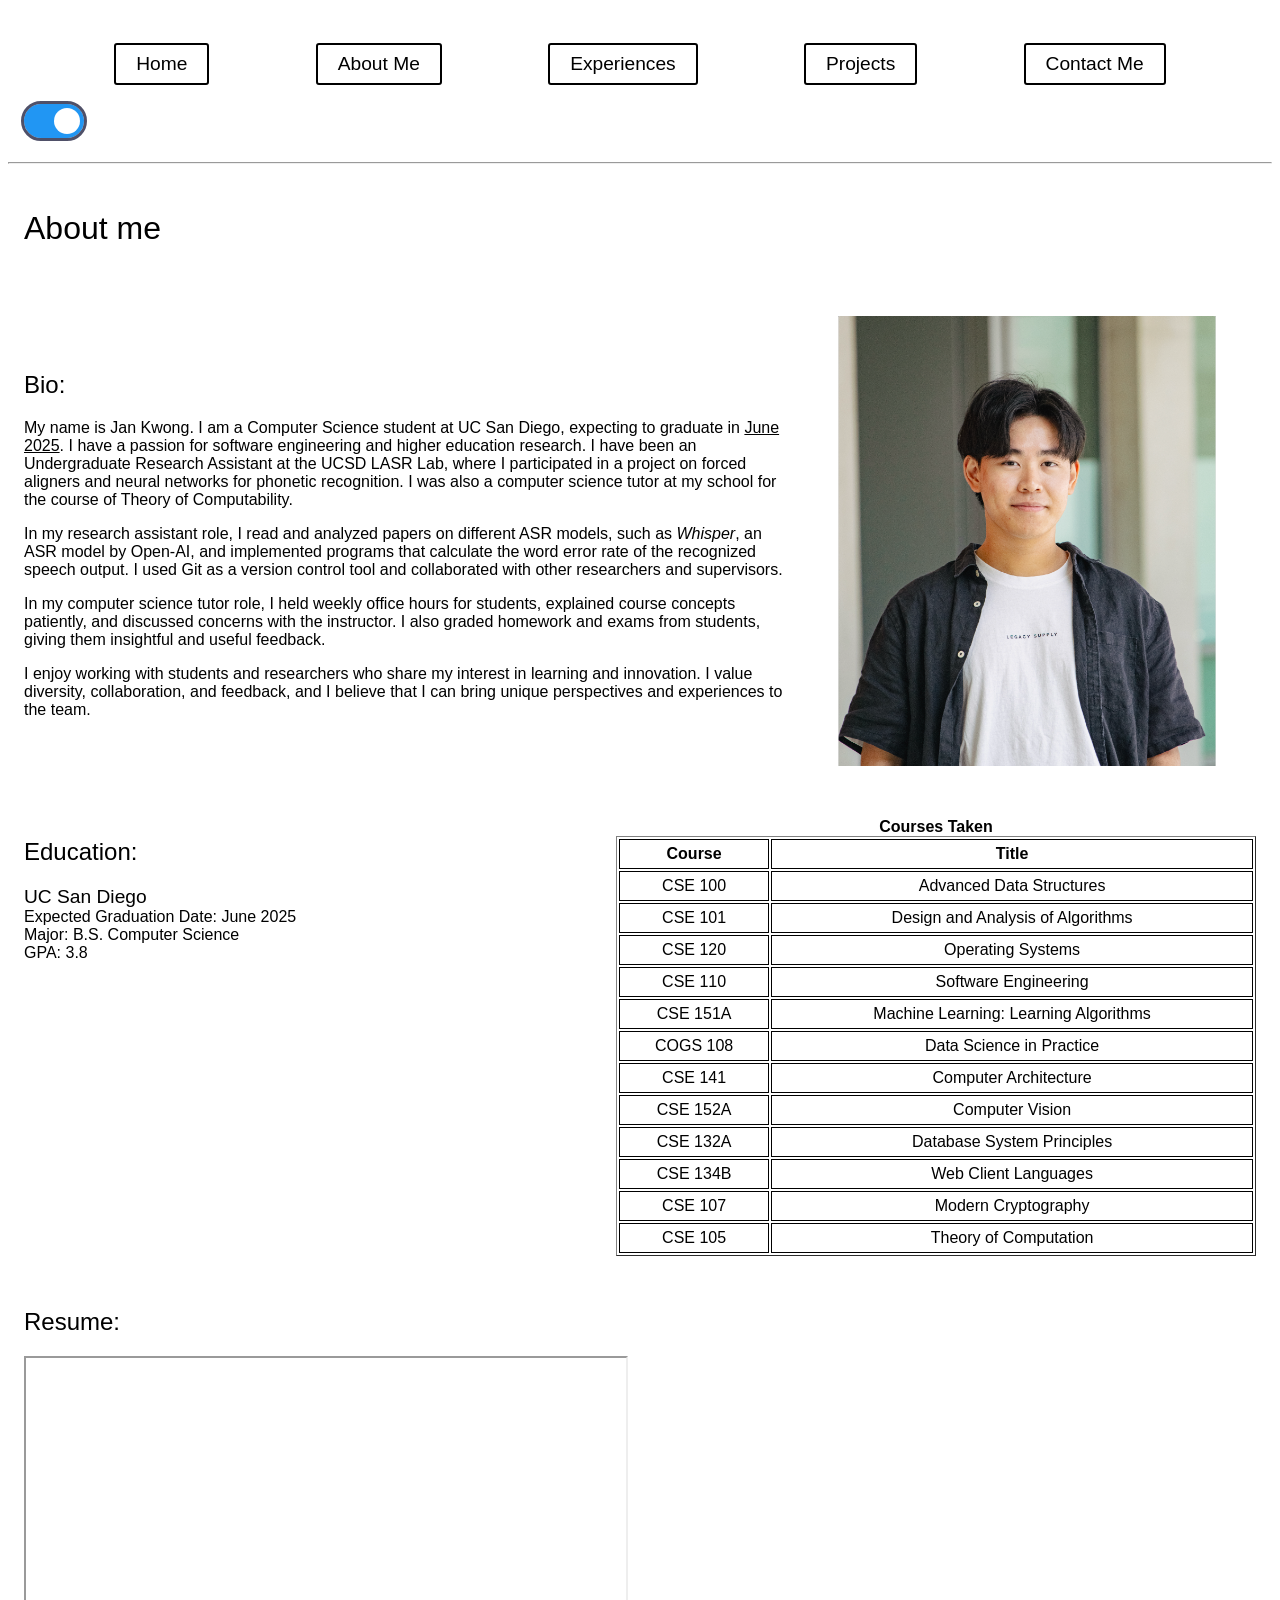
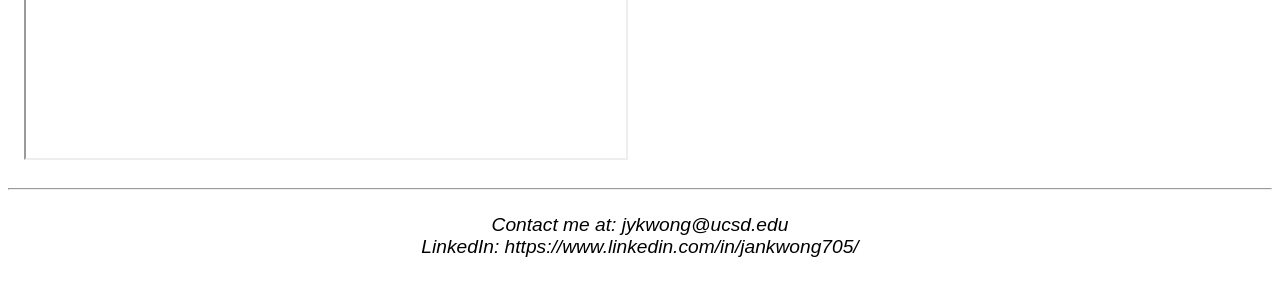
==== about.html @ e8c0386f "initiatlize" ====
<!DOCTYPE html>
<html lang="en">
<head>
    <meta charset="UTF-8">
    <meta name="viewport" content="width=device-width, initial-scale=1.0">
    <title>About Jan</title>
    <link rel="icon" href="icon/icon.svg" type="image/svg+xml">
    <link rel="stylesheet" href="style/styles.css">
</head>
<body>
    <noscript>
        <style>
            .switch {
                display: none;
            }
        </style>
        <strong><em>JavaScript is <del>enabled</del> <ins>disabled</ins> in your browser. Please enable it for the full functionality.</em></strong>
    </noscript>
    <header>
        <nav>
            <ul>
                <li><a href="index.html">Home</a></li>
                <li><a href="about.html">About Me</a></li>
                <li><a href="exp.html">Experiences</a></li>
                <li><a href="project.html">Projects</a></li>
                <li><a href="contact.html">Contact Me</a></li>
            </ul>
            <label class="switch">
                <input type="checkbox" id="light-switch" checked>
                <span class="slider round"></span>
            </label>
        </nav>
    </header>
    <hr>
    <main>
        <hgroup id="about-header" class="page-header">
            <h1>About me</h1>
        </hgroup>
        <section id="bio">
            <bio>
                <h2>Bio:</h2>
                <p>My name is Jan Kwong. I am a Computer Science student at UC San Diego, expecting to graduate in <ins>June 2025</ins>. I have a passion for software engineering and higher education research. I have been an Undergraduate Research Assistant at the UCSD LASR Lab, where I participated in a project on forced aligners and neural networks for phonetic recognition. I was also a computer science tutor at my school for the course of Theory of Computability.</p> 

                <p>In my research assistant role, I read and analyzed papers on different ASR models, such as <dfn id="def-whisper">Whisper</dfn>, an ASR model by Open-AI, and implemented programs that calculate the word error rate of the recognized speech output. I used Git as a version control tool and collaborated with other researchers and supervisors.</p> 

                <p>In my computer science tutor role, I held weekly office hours for students, explained course concepts patiently, and discussed concerns with the instructor. I also graded homework and exams from students, giving them insightful and useful feedback.</p> 

                <p>I enjoy working with students and researchers who share my interest in learning and innovation. I value diversity, collaboration, and feedback, and I believe that I can bring unique perspectives and experiences to the team.</p>
                
            </bio>
            <figure>
                <img src="img/headshot.png" alt="Jan's Profile Picture" id="jan-pic">
            </figure>
        </section>

        <section id="education">
            <edu>
                <h2 id="edu-head">Education:</h2>
                <div style="font-size: larger;">UC San Diego</div>
                <div>Expected Graduation Date: June 2025</div>
                <div>Major: B.S. Computer Science</div>
                <div>GPA: 3.8</div>
            </edu>
            <br>
            <!-- Script for loading courses -->
            <script src="script/coursesJSON.js" type="module"></script>
            <script src="script/loadCourses.js" type="module"></script>
            <table border="1" id="courses">
                <caption id="course-table-title"><b>Courses Taken</b></caption>
                
                <colgroup>
                    <col>
                    <col>
                </colgroup>

                <tr>
                    <th>Course</th>
                    <th>Title</th>
                </tr>
                <!-- Courses will be dynamically added here through JavaScript -->
            </table>
        </section>

        <section id="resume">
            <h2>Resume:</h2>
            <iframe src="resume/resume.pdf" width="600" height="400"></iframe>
        </section>
    </main>
    <hr>
    <footer>
        <address>Contact me at: <a href="mailto:jykwong@ucsd.edu">jykwong@ucsd.edu</a></address>
        <address>LinkedIn: <a href="https://www.linkedin.com/in/jankwong705/">https://www.linkedin.com/in/jankwong705/</a></address>
    </footer>
    <script src="script/theme.js" type="module"></script>
</body>
</html>
---- style/styles.css ----
:root {
    --font-primary: "Helevetica", sans-serif;
    --standard-gap: 1rem;
    --frame-color: #ffffff;
    --button-color: color-mix(in display-p3, white 90%, black 10%);
    --input-color: color-mix(in display-p3, white 60%, black 40%);
    --dark-mode: #141535be;
    --light-mode: #2196F3;
   }
   
* {
    font-family: var(--font-primary, system-ui);
}

/* Phones */
@media (max-width: 768px) {
    * {
        text-align: center !important;
    }
    .page-header {
        font-size: x-large !important;
    }
    address {
        text-align: left !important;
    }
    nav ul li {
        font-size: x-large;
    }
    img, video, iframe {
        max-height: 60vh !important;
        max-width: 70vw !important;
    }
    #food-pic {
        flex-direction: column !important;
        align-items: center !important; 
    }
    figcaption pre {
        word-wrap: break-word !important;
        text-align: center;
        white-space: normal;
    }
    video:hover, img:hover, #msg-button:hover {
        transition: none !important;
        transform: none !important;
    }
    job-exp:hover, project-card:hover {
        transition: none !important;
        transform: none !important;
    }
    video:not(:hover), img:not(:hover), #msg-button:not(:hover), job-exp:not(:hover), project-card:not(:hover){
        transition: none !important;
        transform: none !important;
    }
    #send-msg-part {
        font-variant: small-caps;
        font-size: xx-large !important;
    }
    .contact-label {
        font-size: large !important;
    }
    #msg-button, #contact-back {
        font-size: 15px;
        font-weight: 300;
        min-width: 80dvw;
        font-size: large !important;
    }
    fieldset {
        align-items: center !important;
    }
}

/* Tablets */
@media (min-width: 768px) and (max-width: 1200px) {
    .page-header {
        font-size: x-large !important;
    }
    address {
        font-size: larger !important;
        font-weight: 300 !important;
    }
    nav ul li {
        font-size: x-large !important;
    }
    img, video, iframe {
        max-height: 60dvh;
        max-width: 70dvw;
    }
    #send-msg-part {
        font-variant: small-caps;
        font-size: xx-large !important;
    }
    .contact-label {
        font-size: large !important;
    }
    #msg-button, #contact-back {
        font-size: 15px;
        font-weight: 300;
        min-width: 60dvw;
        font-size: large !important;
    }
}

header, footer {
    padding: var(--standard-gap);
    font-size: larger;
}

address {
    font-weight: 300;
    text-align: center;
}
h1, h2 {
    font-weight: 500;
    animation: fade 1.5s ease-in-out;
}

a {
    color: black;
    text-decoration: none; 
}

a:visited {
    color: black; 
}

.page-header {
    padding: var(--standard-gap);
}

/* Animations, Transitions, and Transforms */
@keyframes fade {
    from {
        opacity: 0;
    }
    to {
        opacity: 1;
    }
}

img, video, iframe {
    max-height: 50dvh;
    max-width: 90dvw;
}

video:hover, img:hover, #msg-button:hover, .load-project-button:hover {
    transition: transform 0.5s ease-in-out;
    transform: scale(1.1);
}
job-exp:hover, project-card:hover {
    transition: transform 0.5s ease-in-out;
    transform: scale(1.01);
}
video:not(:hover), img:not(:hover), #msg-button:not(:hover), job-exp:not(:hover), project-card:not(:hover), .load-project-button:not(:hover), nav ul li:not(:hover)  {
    transition: transform 0.5s ease-in-out;
    transform: scale(1);
}

/* Navigation Bar */
nav ul {
    display: flex;
    justify-content: space-evenly;
    gap: var(--standard-gap);
    list-style: none;
    padding: 0;
    flex-wrap: wrap;
}

nav ul li:hover {
    transition: background-color 0.3s ease-in-out, transform 0.3s ease-in-out;
    background-color: color(srgb 0.94 0.94 0.94);
    transform: scale(1.05);
}

nav ul li {
    display: block;
    padding: 8px 20px;
    border: 2px solid;
    border-radius: 3px;
    text-align: center;
    background-color: var(--frame-color);
}

a {
    text-decoration: none;
}

/* Light-dark Switch */
.switch {
    position: relative;
    display: inline-block;
    width: 60px;
    height: 34px;
}

body.dark-mode, header ul li.dark-mode{
    transition: background-color 0.5s ease-in-out, transform 0.3s ease-in-out;
    background-color: #151728;
    color: #ffffff;
}

job-exp.dark-mode, project-card.dark-mode{
    transition: background-color 0.5s ease-in-out;
    background-color: #242b60;
    border: 2px solid #62787f;
    color: #ffffff;
}

a.dark-mode {
    color: white !important;
}

/* Hide default HTML checkbox */
.switch input {
    opacity: 0;
    width: 0;
    height: 0;
}

/* Slider */
.slider {
    position: absolute;
    cursor: pointer;
    top: 0;
    left: 0;
    right: 0;
    bottom: 0;
    background-color: var(--dark-mode);
    -webkit-transition: .4s;
    transition: .4s;
}

.slider:before {
    position: absolute;
    content: "";
    height: 26px;
    width: 26px;
    left: 4px;
    bottom: 4px;
    background-color: white;
    -webkit-transition: .4s;
    transition: .4s;
}

/* Change color as toggled */
input:checked + .slider {
    background-color: var(--light-mode);
    outline: 3px solid var(--dark-mode);
}

input:focus + .slider {
    box-shadow: 0 0 1px var(--light-mode);
}

input:checked + .slider:before {
    -webkit-transform: translateX(26px);
    -ms-transform: translateX(26px);
    transform: translateX(26px);
}

/* Rounded sliders */
.slider.round {
    border-radius: 34px;
    outline: 3px solid white;
}

.slider.round:before {
    border-radius: 50%;
}

/* Sections */
#home, #bio, #education {
    display: flex;
    padding: var(--standard-gap, 1rem);
    animation: fade 1.5s ease-out;
}

/* Home page blurb and Bio */
welcome-text {
    font-size: x-large;
}

#home, #bio {
    justify-content: space-evenly;
    align-items: center; 
    text-align: left; 
    flex-wrap: wrap;
}

bio {
    flex: 1;
}

/* Education */
#education {
    align-items: flex-start;
    justify-content: space-between;
}

edu {
    flex: 1; 
    max-width: 40vw;
}

#courses {
    flex: 1; 
    max-width: 50vw;
}

#courses th, #courses td {
    padding: 5px;
    text-align: center;
    border: 1px solid black;
}

/* Pictures of hobbies */
#resume, #hobbies {
    padding: var(--standard-gap, 1rem);
}

#food-pic {
    display: flex;
    justify-content: space-evenly;
    align-items: flex-end; 
    flex-wrap: wrap;
}
figcaption pre{
    text-align: center;
}

/* Experiences */

job-exp:has(h3) {
    animation: fade 1.5s ease-in-out;
    display: block;
    padding: var(--standard-gap, 1rem);
    margin: 10px;
    background-color: var(--frame-color);
    border: 2px solid #021218;
    border-radius: 3px;
    text-align: left;
    color: #333;
    font-size: 1.2em;
}

#proj-button-container {
    display: flex;
    align-items: flex-end; 
    gap: 10px;
}

.load-project-button {
    padding: 8px 20px;
    margin: 10;
    border: 2px solid;
    border-radius: 3px;
    text-align: center;
    font-size: 15px;
    font-weight: 300;
}

#load-local {
    background-color: rgb(197, 237, 210);
}

#load-remote {
    background-color: rgb(197, 226, 237);
}

/* Contact */
#contact {
    animation: fade 1.5s ease-in-out;
    padding: var(--standard-gap);
}

#send-msg-part {
    font-variant: small-caps;
    font-size: x-large;
}

.contact-lebel {
    padding: var(--standard-gap);
}

.contact-field {
    width: 80dvw;                  
    padding: 5px 3px;           
    border: 2px solid var(--input-color);      
    border-radius: 3px;         
    font-size: 16px;            
}

.contact-field:user-invalid {
    background-color: rgb(243, 199, 199);
}

.error-message, .info {
    font-size: small;
}

#full-char {
    color: red;
    font-weight: bold;
}

#msg-button, #contact-back {
    display: block;
    padding: 8px 20px;
    border: 2px solid;
    border-radius: 3px;
    text-align: center;
    background-color: var(--button-color);
    font-size: 15px;
    font-weight: 300;
}
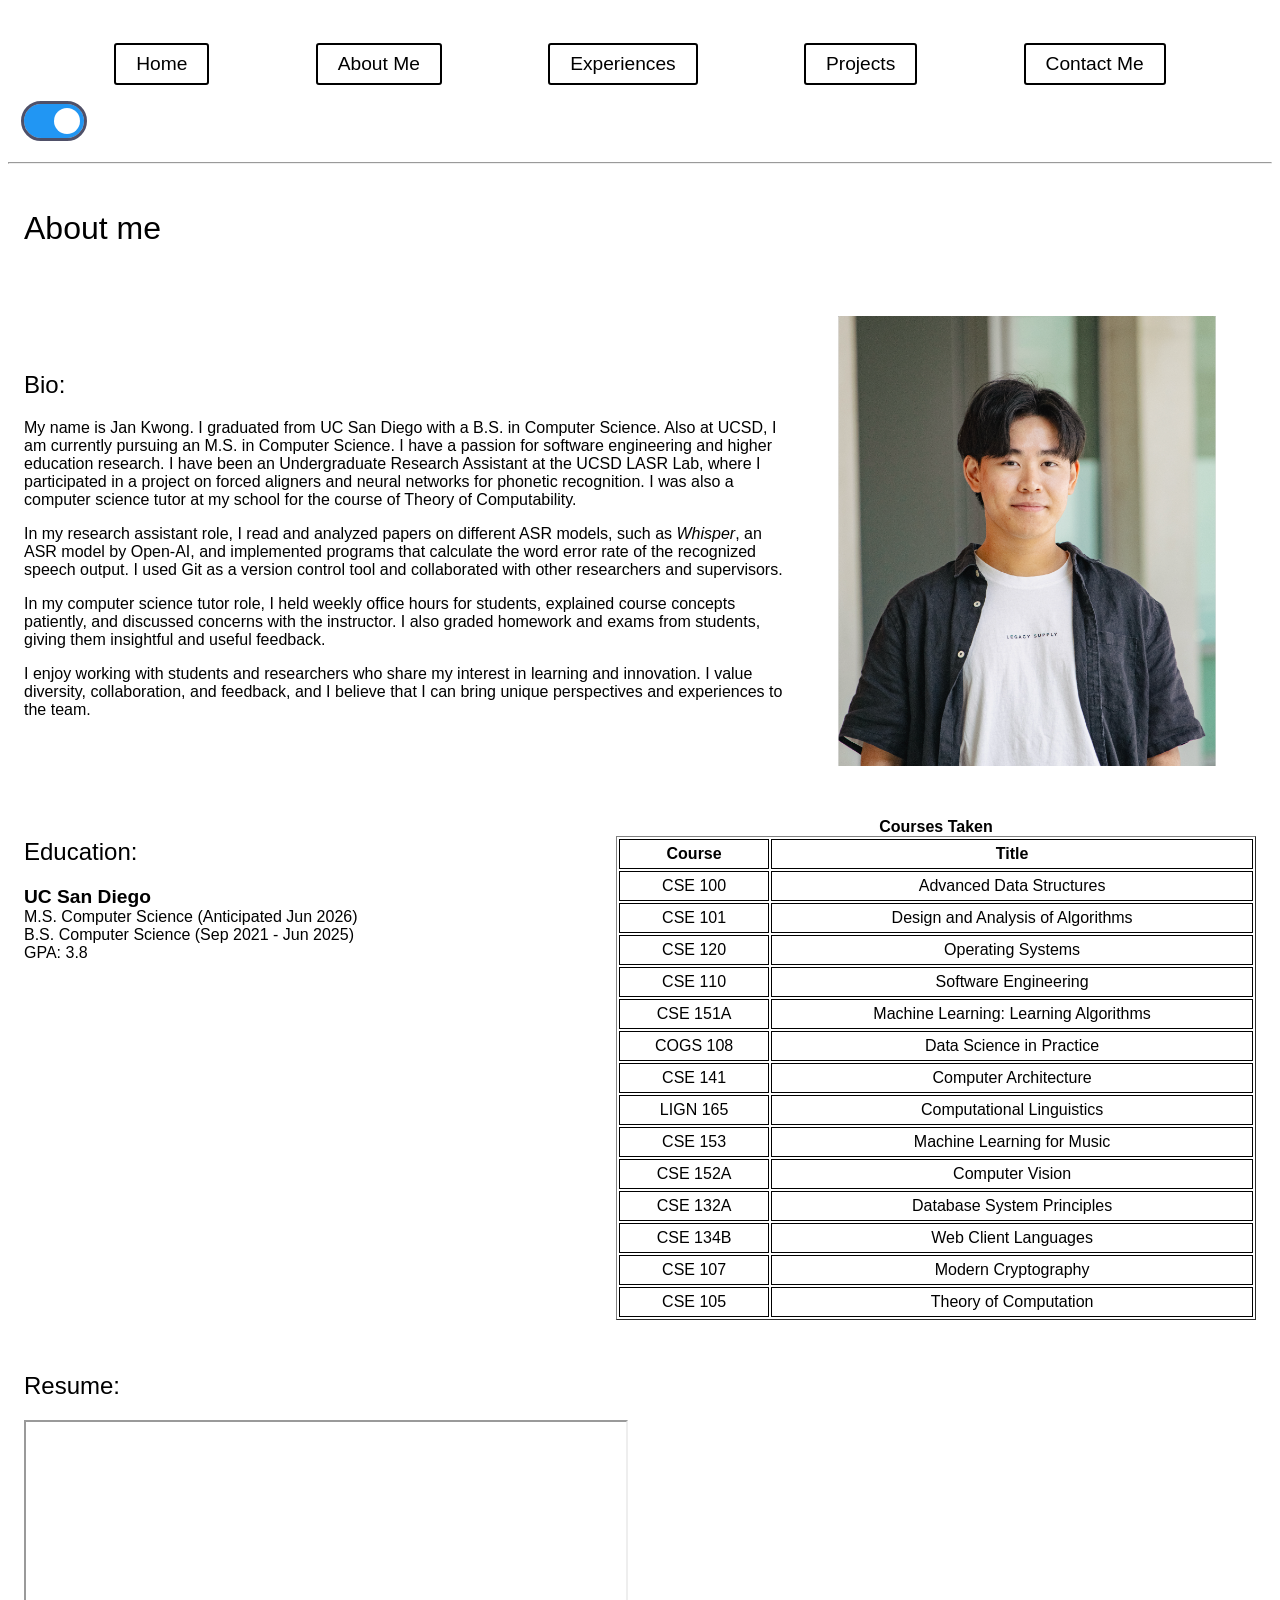
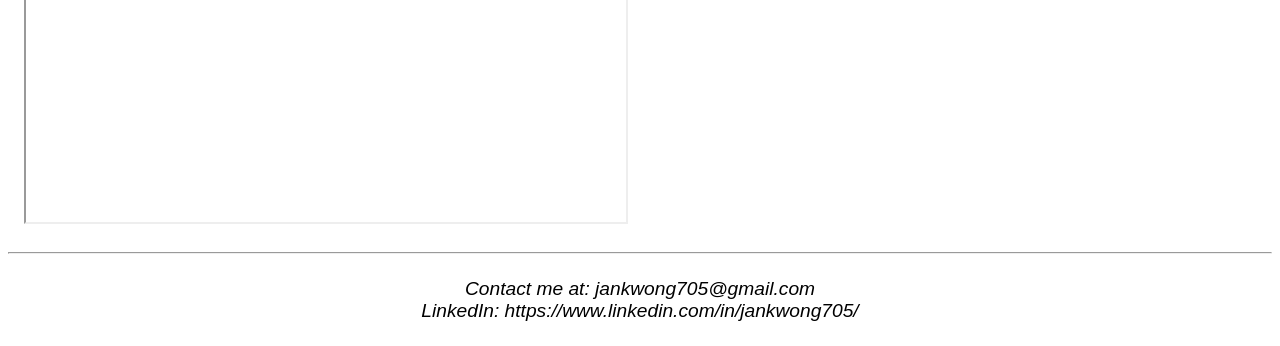
==== commit 2b97f75a: "grad updates" ====
--- a/about.html
+++ b/about.html
@@ -39,7 +39,7 @@
         <section id="bio">
             <bio>
                 <h2>Bio:</h2>
-                <p>My name is Jan Kwong. I am a Computer Science student at UC San Diego, expecting to graduate in <ins>June 2025</ins>. I have a passion for software engineering and higher education research. I have been an Undergraduate Research Assistant at the UCSD LASR Lab, where I participated in a project on forced aligners and neural networks for phonetic recognition. I was also a computer science tutor at my school for the course of Theory of Computability.</p> 
+                <p>My name is Jan Kwong. I graduated from UC San Diego with a B.S. in Computer Science. Also at UCSD, I am currently pursuing an M.S. in Computer Science. I have a passion for software engineering and higher education research. I have been an Undergraduate Research Assistant at the UCSD LASR Lab, where I participated in a project on forced aligners and neural networks for phonetic recognition. I was also a computer science tutor at my school for the course of Theory of Computability.</p> 
 
                 <p>In my research assistant role, I read and analyzed papers on different ASR models, such as <dfn id="def-whisper">Whisper</dfn>, an ASR model by Open-AI, and implemented programs that calculate the word error rate of the recognized speech output. I used Git as a version control tool and collaborated with other researchers and supervisors.</p> 
 
@@ -56,9 +56,9 @@
         <section id="education">
             <edu>
                 <h2 id="edu-head">Education:</h2>
-                <div style="font-size: larger;">UC San Diego</div>
-                <div>Expected Graduation Date: June 2025</div>
-                <div>Major: B.S. Computer Science</div>
+                <div style="font-size: larger;"><b>UC San Diego</b></div>
+                <div>M.S. Computer Science (Anticipated Jun 2026)</div>
+                <div>B.S. Computer Science (Sep 2021 - Jun 2025)</div>
                 <div>GPA: 3.8</div>
             </edu>
             <br>
@@ -88,7 +88,7 @@
     </main>
     <hr>
     <footer>
-        <address>Contact me at: <a href="mailto:jykwong@ucsd.edu">jykwong@ucsd.edu</a></address>
+        <address>Contact me at: <a href="mailto:jankwong705@gmail.com">jankwong705@gmail.com</a></address>
         <address>LinkedIn: <a href="https://www.linkedin.com/in/jankwong705/">https://www.linkedin.com/in/jankwong705/</a></address>
     </footer>
     <script src="script/theme.js" type="module"></script>
--- a/style/styles.css
+++ b/style/styles.css
@@ -142,16 +142,16 @@
     max-width: 90dvw;
 }
 
-video:hover, img:hover, #msg-button:hover, .load-project-button:hover {
+video:hover, img:hover, #msg-button:hover {
     transition: transform 0.5s ease-in-out;
     transform: scale(1.1);
 }
 job-exp:hover, project-card:hover {
-    transition: transform 0.5s ease-in-out;
+    transition: transform 0.5s ease-in-out !important;
     transform: scale(1.01);
 }
-video:not(:hover), img:not(:hover), #msg-button:not(:hover), job-exp:not(:hover), project-card:not(:hover), .load-project-button:not(:hover), nav ul li:not(:hover)  {
-    transition: transform 0.5s ease-in-out;
+video:not(:hover), img:not(:hover), #msg-button:not(:hover), job-exp:not(:hover), project-card:not(:hover), nav ul li:not(:hover)  {
+    transition: transform 0.5s ease-in-out !important;
     transform: scale(1);
 }
 
@@ -342,22 +342,6 @@
     font-size: 1.2em;
 }
 
-#proj-button-container {
-    display: flex;
-    align-items: flex-end; 
-    gap: 10px;
-}
-
-.load-project-button {
-    padding: 8px 20px;
-    margin: 10;
-    border: 2px solid;
-    border-radius: 3px;
-    text-align: center;
-    font-size: 15px;
-    font-weight: 300;
-}
-
 #load-local {
     background-color: rgb(197, 237, 210);
 }
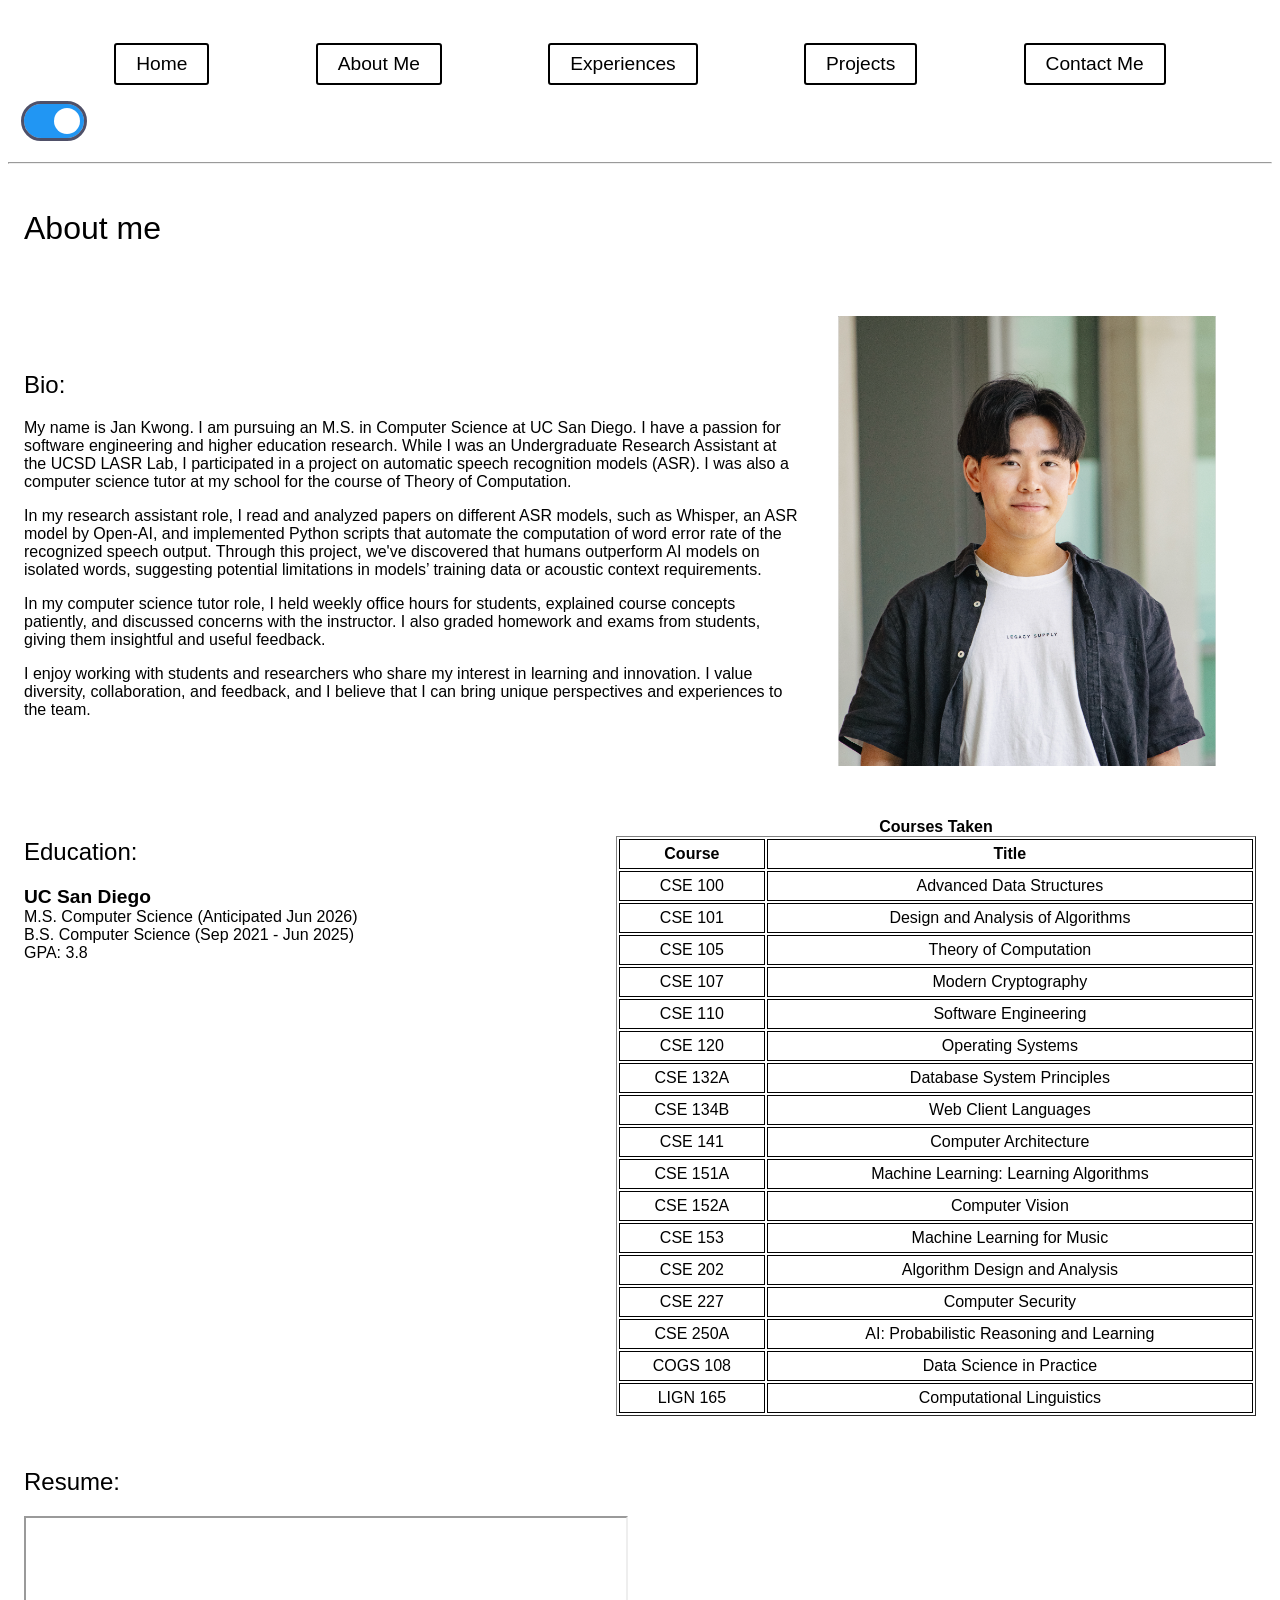
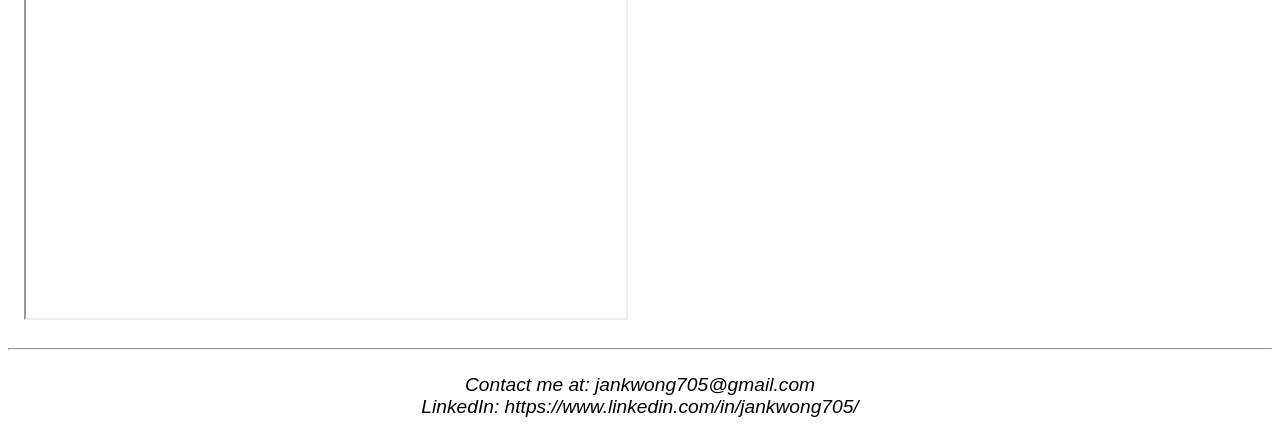
==== commit 320f59e3: "updated exp" ====
--- a/about.html
+++ b/about.html
@@ -39,13 +39,25 @@
         <section id="bio">
             <bio>
                 <h2>Bio:</h2>
-                <p>My name is Jan Kwong. I graduated from UC San Diego with a B.S. in Computer Science. Also at UCSD, I am currently pursuing an M.S. in Computer Science. I have a passion for software engineering and higher education research. I have been an Undergraduate Research Assistant at the UCSD LASR Lab, where I participated in a project on forced aligners and neural networks for phonetic recognition. I was also a computer science tutor at my school for the course of Theory of Computability.</p> 
+                <p>My name is Jan Kwong. 
+                    I am pursuing an M.S. in Computer Science at UC San Diego. 
+                    I have a passion for software engineering and higher education research. 
+                    While I was an Undergraduate Research Assistant at the UCSD LASR Lab, I participated in a project on automatic speech recognition models (ASR). 
+                    I was also a computer science tutor at my school for the course of Theory of Computation.</p> 
 
-                <p>In my research assistant role, I read and analyzed papers on different ASR models, such as <dfn id="def-whisper">Whisper</dfn>, an ASR model by Open-AI, and implemented programs that calculate the word error rate of the recognized speech output. I used Git as a version control tool and collaborated with other researchers and supervisors.</p> 
+                <p>In my research assistant role, I read and analyzed papers on different ASR models, 
+                    such as Whisper, an ASR model by Open-AI, 
+                    and implemented Python scripts that automate the computation of word error rate of the recognized speech output. 
+                    Through this project, we've discovered that humans outperform AI models on isolated words, 
+                    suggesting potential limitations in models’ training data or acoustic context requirements.</p> 
 
-                <p>In my computer science tutor role, I held weekly office hours for students, explained course concepts patiently, and discussed concerns with the instructor. I also graded homework and exams from students, giving them insightful and useful feedback.</p> 
+                <p>In my computer science tutor role, 
+                    I held weekly office hours for students, explained course concepts patiently, 
+                    and discussed concerns with the instructor. 
+                    I also graded homework and exams from students, giving them insightful and useful feedback.</p> 
 
-                <p>I enjoy working with students and researchers who share my interest in learning and innovation. I value diversity, collaboration, and feedback, and I believe that I can bring unique perspectives and experiences to the team.</p>
+                <p>I enjoy working with students and researchers who share my interest in learning and innovation. 
+                    I value diversity, collaboration, and feedback, and I believe that I can bring unique perspectives and experiences to the team.</p>
                 
             </bio>
             <figure>
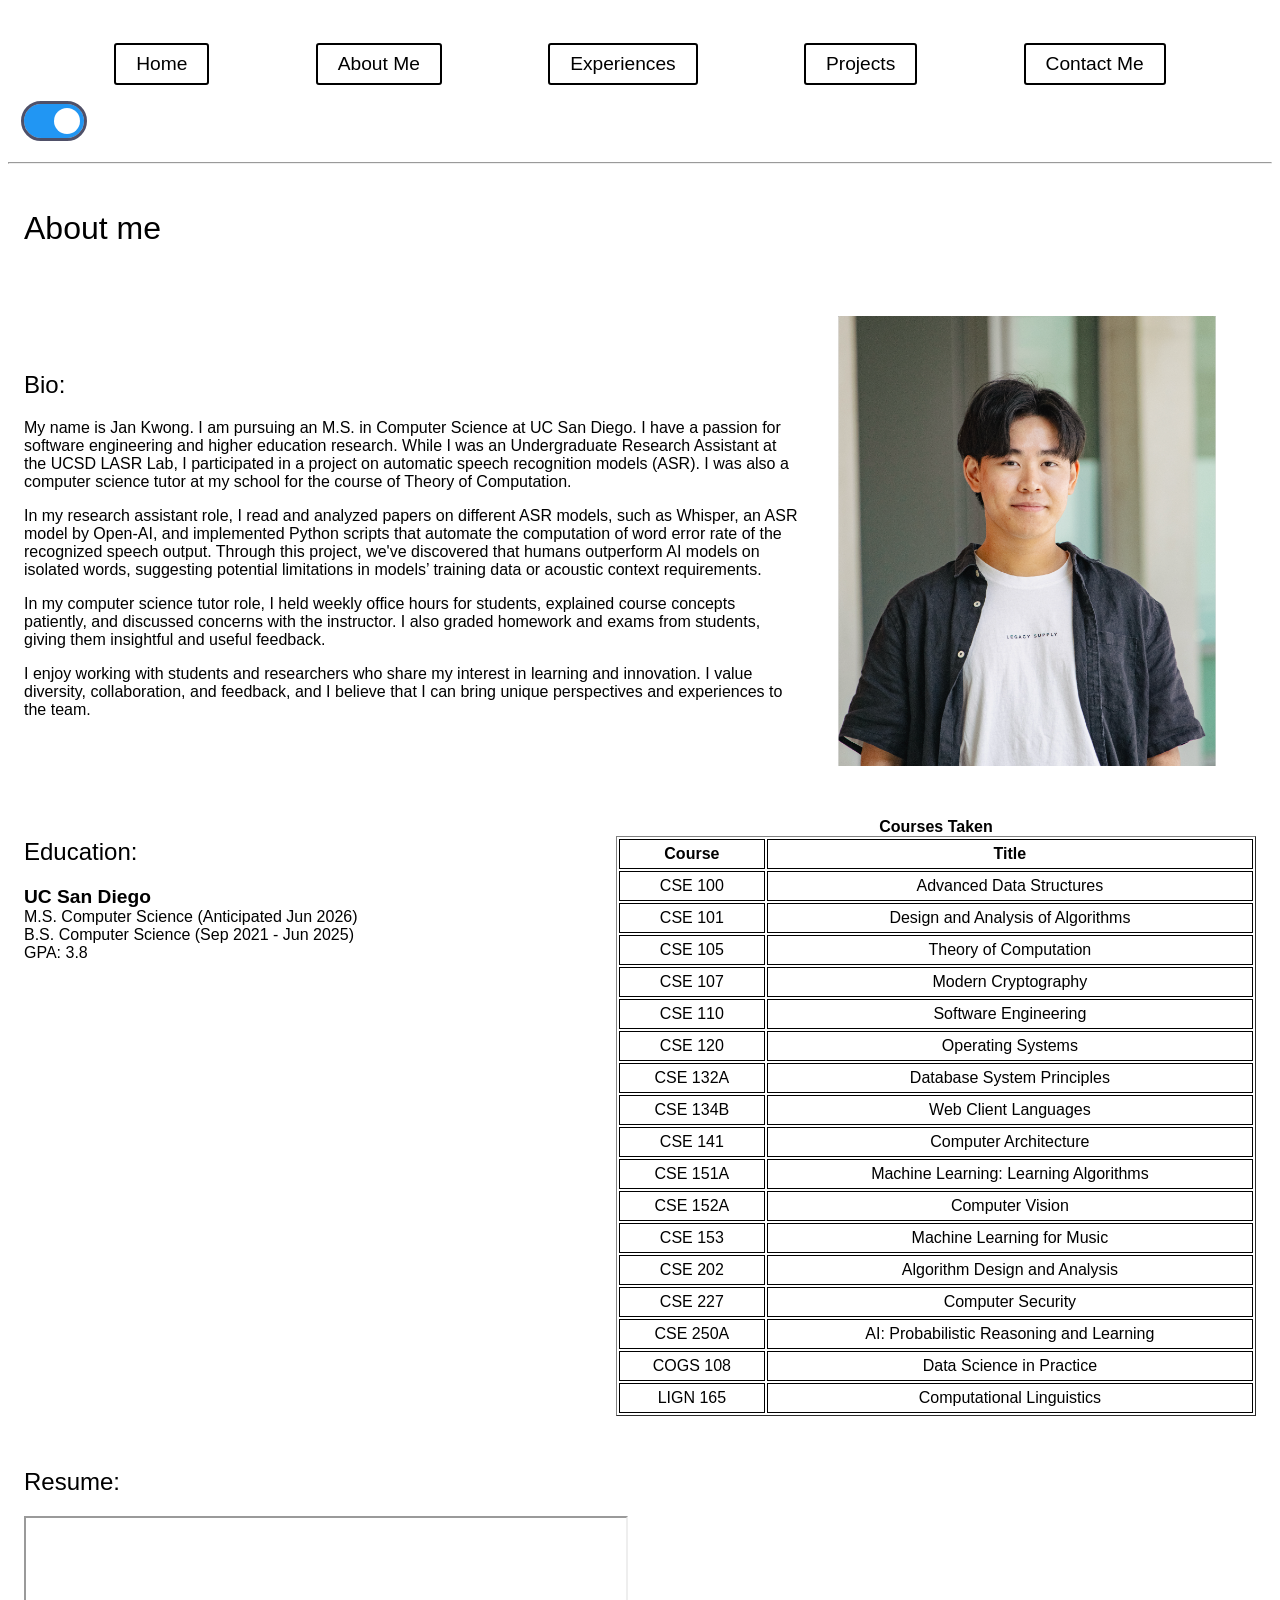
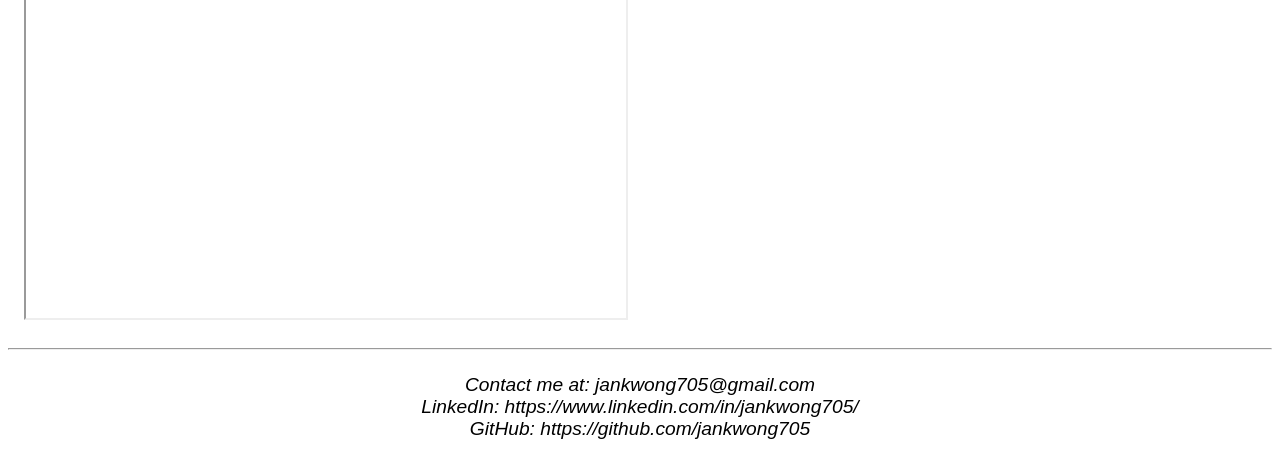
==== commit 152fb445: "added GitHub link" ====
--- a/about.html
+++ b/about.html
@@ -102,6 +102,7 @@
     <footer>
         <address>Contact me at: <a href="mailto:jankwong705@gmail.com">jankwong705@gmail.com</a></address>
         <address>LinkedIn: <a href="https://www.linkedin.com/in/jankwong705/">https://www.linkedin.com/in/jankwong705/</a></address>
+        <address>GitHub: <a href="https://github.com/jankwong705">https://github.com/jankwong705</a></address>
     </footer>
     <script src="script/theme.js" type="module"></script>
 </body>
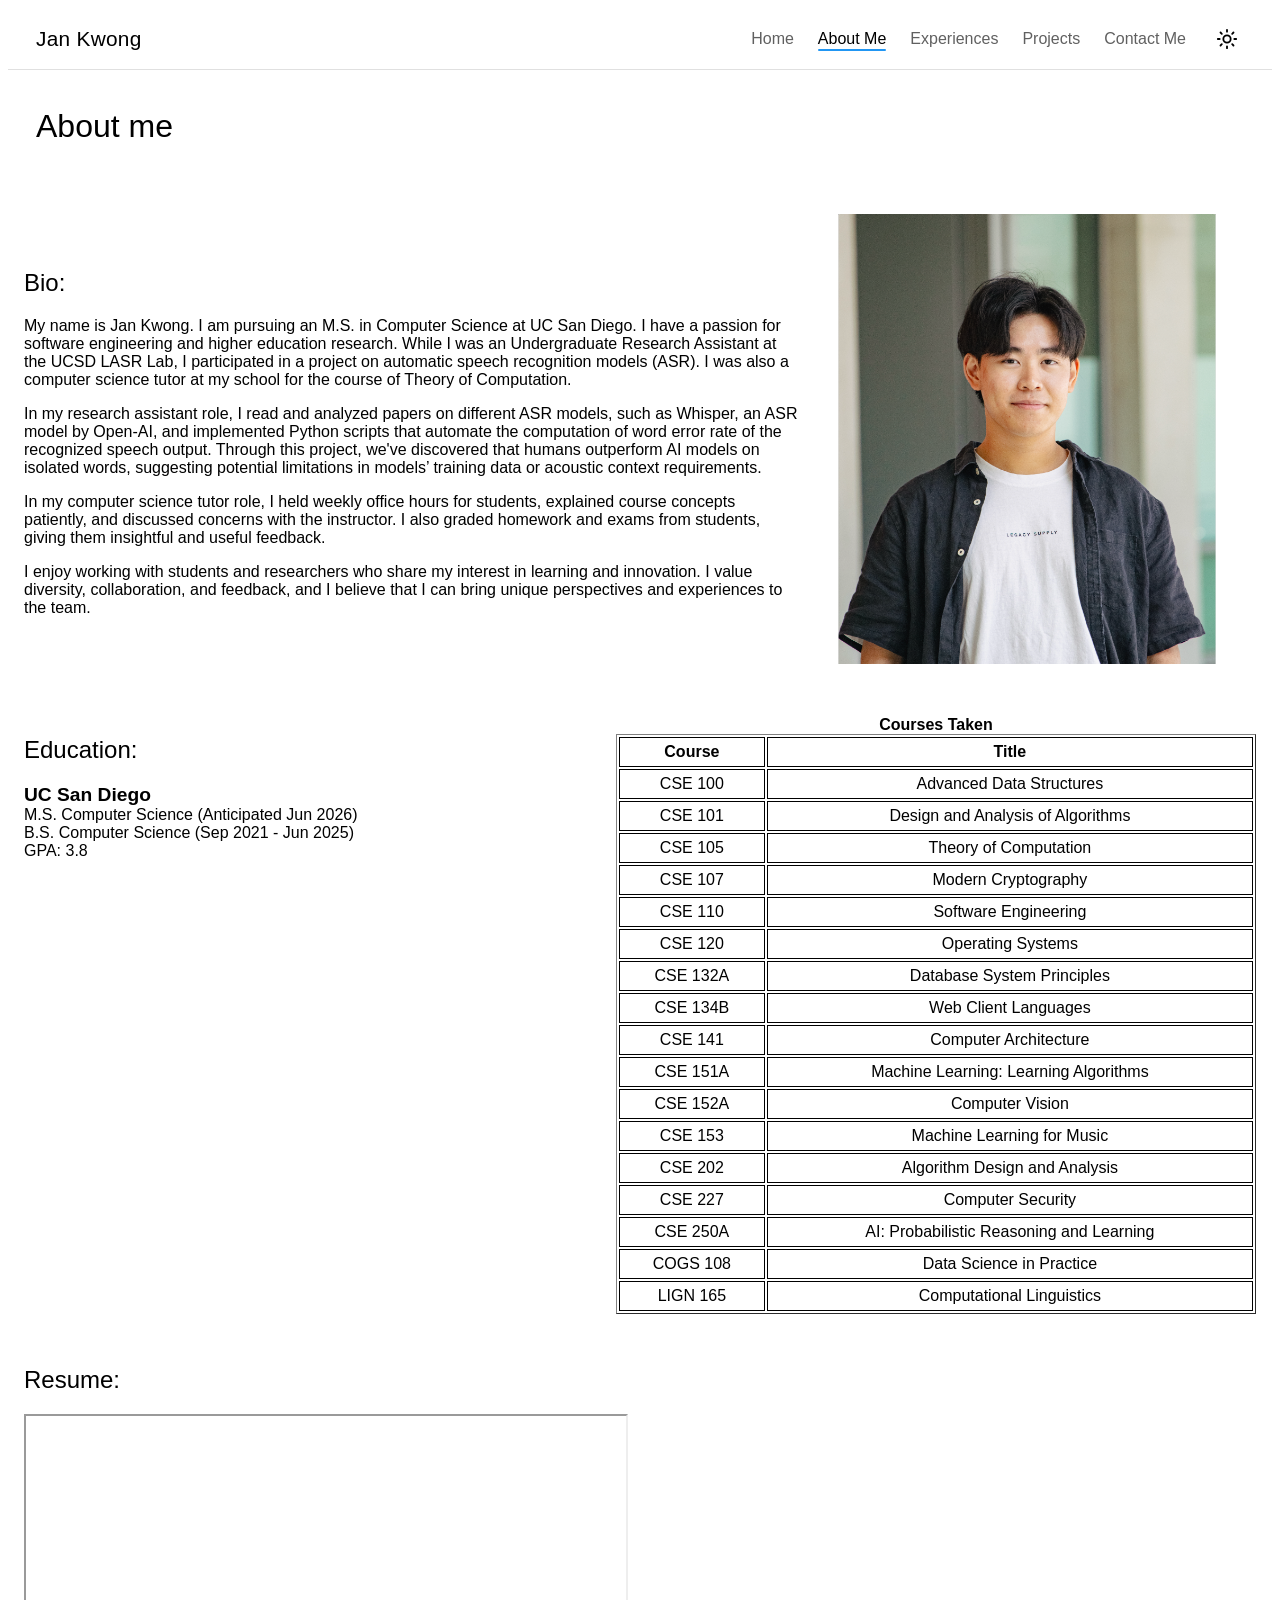
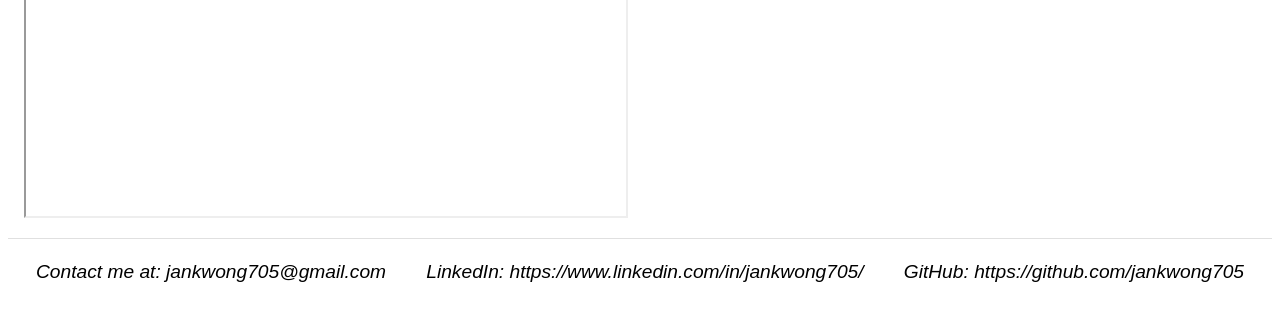
==== commit fd7d08a9: "Update: new header bar; Fix: transitioning and space" ====
--- a/about.html
+++ b/about.html
@@ -9,14 +9,6 @@
 </head>
 <body>
     <noscript>
-        <style>
-            .switch {
-                display: none;
-            }
-        </style>
-        <strong><em>JavaScript is <del>enabled</del> <ins>disabled</ins> in your browser. Please enable it for the full functionality.</em></strong>
-    </noscript>
-    <header>
         <nav>
             <ul>
                 <li><a href="index.html">Home</a></li>
@@ -25,13 +17,10 @@
                 <li><a href="project.html">Projects</a></li>
                 <li><a href="contact.html">Contact Me</a></li>
             </ul>
-            <label class="switch">
-                <input type="checkbox" id="light-switch" checked>
-                <span class="slider round"></span>
-            </label>
         </nav>
-    </header>
-    <hr>
+        <strong><em>JavaScript is <del>enabled</del> <ins>disabled</ins> in your browser. Please enable it for the full functionality.</em></strong>
+    </noscript>
+    <site-header></site-header>
     <main>
         <hgroup id="about-header" class="page-header">
             <h1>About me</h1>
@@ -75,7 +64,6 @@
             </edu>
             <br>
             <!-- Script for loading courses -->
-            <script src="script/coursesJSON.js" type="module"></script>
             <script src="script/loadCourses.js" type="module"></script>
             <table border="1" id="courses">
                 <caption id="course-table-title"><b>Courses Taken</b></caption>
@@ -98,12 +86,8 @@
             <iframe src="resume/resume.pdf" width="600" height="400"></iframe>
         </section>
     </main>
-    <hr>
-    <footer>
-        <address>Contact me at: <a href="mailto:jankwong705@gmail.com">jankwong705@gmail.com</a></address>
-        <address>LinkedIn: <a href="https://www.linkedin.com/in/jankwong705/">https://www.linkedin.com/in/jankwong705/</a></address>
-        <address>GitHub: <a href="https://github.com/jankwong705">https://github.com/jankwong705</a></address>
-    </footer>
+    <site-footer></site-footer>
+    <script src="script/layout.js" type="module"></script>
     <script src="script/theme.js" type="module"></script>
 </body>
 </html>
--- a/style/styles.css
+++ b/style/styles.css
@@ -6,7 +6,18 @@
     --input-color: color-mix(in display-p3, white 60%, black 40%);
     --dark-mode: #141535be;
     --light-mode: #2196F3;
+    --card-bg: var(--frame-color);
+    --card-border: #021218;
+    --card-text: #333;
+    --side-pad: 1.75rem;
    }
+
+/* Dark theme: override the variables above; every consumer updates for free. */
+body.dark-mode {
+    --card-bg: #242b60;
+    --card-border: #62787f;
+    --card-text: #ffffff;
+}
    
 * {
     font-family: var(--font-primary, system-ui);
@@ -23,8 +34,12 @@
     address {
         text-align: left !important;
     }
+    .site-nav {
+        justify-content: center;
+        gap: 0.75rem 1.25rem;
+    }
     nav ul li {
-        font-size: x-large;
+        font-size: large;
     }
     img, video, iframe {
         max-height: 60vh !important;
@@ -43,11 +58,11 @@
         transition: none !important;
         transform: none !important;
     }
-    job-exp:hover, project-card:hover {
+    info-card:hover {
         transition: none !important;
         transform: none !important;
     }
-    video:not(:hover), img:not(:hover), #msg-button:not(:hover), job-exp:not(:hover), project-card:not(:hover){
+    video:not(:hover), img:not(:hover), #msg-button:not(:hover), info-card:not(:hover){
         transition: none !important;
         transform: none !important;
     }
@@ -79,7 +94,7 @@
         font-weight: 300 !important;
     }
     nav ul li {
-        font-size: x-large !important;
+        font-size: larger !important;
     }
     img, video, iframe {
         max-height: 60dvh;
@@ -100,14 +115,45 @@
     }
 }
 
-header, footer {
-    padding: var(--standard-gap);
+footer {
+    display: flex;
+    justify-content: space-between;
+    align-items: center;
+    gap: 0.5rem 1.5rem;
+    flex-wrap: wrap;
+    padding: 1.4rem var(--side-pad);
     font-size: larger;
 }
 
 address {
     font-weight: 300;
+    margin: 0;
+}
+
+footer address:first-child {
+    text-align: left;
+}
+
+footer address:nth-child(2) {
     text-align: center;
+}
+
+footer address:last-child {
+    text-align: right;
+}
+
+/* Full-width divider (auto margins would collapse a default <hr> in flex column). */
+hr {
+    width: 100%;
+    height: 0;
+    border: none;
+    border-top: 1px solid rgba(0, 0, 0, 0.12);
+    margin: 0;
+    transition: border-color 0.5s ease-in-out;
+}
+
+body.dark-mode hr {
+    border-top-color: rgba(255, 255, 255, 0.14);
 }
 h1, h2 {
     font-weight: 500;
@@ -116,7 +162,8 @@
 
 a {
     color: black;
-    text-decoration: none; 
+    text-decoration: none;
+    transition: color 0.5s ease-in-out;
 }
 
 a:visited {
@@ -124,7 +171,7 @@
 }
 
 .page-header {
-    padding: var(--standard-gap);
+    padding: var(--standard-gap) var(--side-pad);
 }
 
 /* Animations, Transitions, and Transforms */
@@ -146,125 +193,165 @@
     transition: transform 0.5s ease-in-out;
     transform: scale(1.1);
 }
-job-exp:hover, project-card:hover {
+info-card:hover {
     transition: transform 0.5s ease-in-out !important;
     transform: scale(1.01);
 }
-video:not(:hover), img:not(:hover), #msg-button:not(:hover), job-exp:not(:hover), project-card:not(:hover), nav ul li:not(:hover)  {
+video:not(:hover), img:not(:hover), #msg-button:not(:hover), info-card:not(:hover) {
     transition: transform 0.5s ease-in-out !important;
     transform: scale(1);
 }
 
-/* Navigation Bar */
+/* Navigation Bar — slim top bar (name left, links right) */
+
+/* The <site-header>/<site-footer> wrappers shouldn't create boxes, so their
+   children flow as direct children of <body> (needed for sticky to work). */
+site-header, site-footer {
+    display: contents;
+}
+
 nav ul {
-    display: flex;
-    justify-content: space-evenly;
-    gap: var(--standard-gap);
     list-style: none;
+    margin: 0;
     padding: 0;
-    flex-wrap: wrap;
-}
-
-nav ul li:hover {
-    transition: background-color 0.3s ease-in-out, transform 0.3s ease-in-out;
-    background-color: color(srgb 0.94 0.94 0.94);
-    transform: scale(1.05);
-}
-
-nav ul li {
-    display: block;
-    padding: 8px 20px;
-    border: 2px solid;
-    border-radius: 3px;
-    text-align: center;
+}
+
+.site-nav {
+    position: sticky;
+    top: 0;
+    z-index: 100;
+    display: flex;
+    align-items: center;
+    justify-content: space-between;
+    gap: 1.5rem;
+    flex-wrap: wrap;
+    padding: 0.85rem var(--side-pad);
     background-color: var(--frame-color);
+    border-bottom: 1px solid rgba(0, 0, 0, 0.12);
+    animation: fade 1.5s ease-in-out;
+    transition: background-color 0.5s ease-in-out, border-color 0.5s ease-in-out;
+}
+
+.site-nav .brand {
+    font-size: 1.3rem;
+    font-weight: 500;
+    letter-spacing: 0.3px;
+    color: inherit;
+}
+
+.site-nav nav {
+    display: flex;
+    align-items: center;
+    gap: 1.5rem;
+    flex-wrap: wrap;
+}
+
+.site-nav ul {
+    position: relative;
+    display: flex;
+    align-items: center;
+    gap: 1.5rem;
+    flex-wrap: wrap;
+}
+
+.site-nav li a {
+    color: inherit;
+    opacity: 0.62;
+    padding-bottom: 4px;
+    transition: opacity 0.2s ease, color 0.5s ease-in-out;
+}
+
+.site-nav li a:hover,
+.site-nav li a.active {
+    opacity: 1;
+}
+
+/* Single underline that slides to the hovered tab (JS in layout.js). */
+.nav-indicator {
+    position: absolute;
+    left: 0;
+    top: 0;
+    width: 0;
+    height: 2px;
+    background-color: var(--light-mode);
+    border-radius: 1px;
+    pointer-events: none;
+    transition: left 0.25s ease, width 0.25s ease, top 0.25s ease;
 }
 
 a {
     text-decoration: none;
 }
 
-/* Light-dark Switch */
-.switch {
-    position: relative;
-    display: inline-block;
-    width: 60px;
-    height: 34px;
-}
-
-body.dark-mode, header ul li.dark-mode{
-    transition: background-color 0.5s ease-in-out, transform 0.3s ease-in-out;
+/* Light-dark toggle — sun/moon icon button */
+.theme-toggle {
+    display: inline-flex;
+    align-items: center;
+    justify-content: center;
+    padding: 6px;
+    background: none;
+    border: none;
+    border-radius: 50%;
+    color: inherit;
+    cursor: pointer;
+    transition: background-color 0.2s ease, transform 0.2s ease;
+}
+
+.theme-toggle:hover {
+    background-color: rgba(0, 0, 0, 0.06);
+    transform: rotate(12deg);
+}
+
+body.dark-mode .theme-toggle:hover {
+    background-color: rgba(255, 255, 255, 0.12);
+}
+
+.theme-toggle svg {
+    width: 22px;
+    height: 22px;
+    display: block;
+}
+
+/* Show the icon for the current mode: sun in light, moon in dark. */
+.theme-toggle .icon-moon {
+    display: none;
+}
+
+body.dark-mode .theme-toggle .icon-sun {
+    display: none;
+}
+
+body.dark-mode .theme-toggle .icon-moon {
+    display: block;
+}
+
+/* Transition on the base selector so BOTH light->dark and dark->light animate. */
+body {
+    background-color: var(--frame-color);
+    transition: background-color 0.5s ease-in-out, color 0.5s ease-in-out;
+    min-height: 100vh;
+    display: flex;
+    flex-direction: column;
+}
+
+/* Let main grow so the footer rests at the bottom on short pages (no gap below it). */
+main {
+    flex: 1 0 auto;
+}
+
+body.dark-mode {
     background-color: #151728;
     color: #ffffff;
 }
 
-job-exp.dark-mode, project-card.dark-mode{
-    transition: background-color 0.5s ease-in-out;
-    background-color: #242b60;
-    border: 2px solid #62787f;
-    color: #ffffff;
-}
-
-a.dark-mode {
+/* Sticky bar needs a solid, mode-aware background so content scrolls under it. */
+body.dark-mode .site-nav {
+    background-color: #151728;
+    border-bottom-color: rgba(255, 255, 255, 0.14);
+}
+
+body.dark-mode a {
     color: white !important;
-}
-
-/* Hide default HTML checkbox */
-.switch input {
-    opacity: 0;
-    width: 0;
-    height: 0;
-}
-
-/* Slider */
-.slider {
-    position: absolute;
-    cursor: pointer;
-    top: 0;
-    left: 0;
-    right: 0;
-    bottom: 0;
-    background-color: var(--dark-mode);
-    -webkit-transition: .4s;
-    transition: .4s;
-}
-
-.slider:before {
-    position: absolute;
-    content: "";
-    height: 26px;
-    width: 26px;
-    left: 4px;
-    bottom: 4px;
-    background-color: white;
-    -webkit-transition: .4s;
-    transition: .4s;
-}
-
-/* Change color as toggled */
-input:checked + .slider {
-    background-color: var(--light-mode);
-    outline: 3px solid var(--dark-mode);
-}
-
-input:focus + .slider {
-    box-shadow: 0 0 1px var(--light-mode);
-}
-
-input:checked + .slider:before {
-    -webkit-transform: translateX(26px);
-    -ms-transform: translateX(26px);
-    transform: translateX(26px);
-}
-
-/* Rounded sliders */
-.slider.round {
-    border-radius: 34px;
-    outline: 3px solid white;
-}
-
-.slider.round:before {
-    border-radius: 50%;
 }
 
 /* Sections */
@@ -329,25 +416,30 @@
 
 /* Experiences */
 
-job-exp:has(h3) {
+info-card:has(h3) {
     animation: fade 1.5s ease-in-out;
+    transition: background-color 0.5s ease-in-out;
     display: block;
     padding: var(--standard-gap, 1rem);
     margin: 10px;
-    background-color: var(--frame-color);
-    border: 2px solid #021218;
+    background-color: var(--card-bg);
+    border: 2px solid var(--card-border);
     border-radius: 3px;
     text-align: left;
-    color: #333;
+    color: var(--card-text);
     font-size: 1.2em;
 }
 
-#load-local {
-    background-color: rgb(197, 237, 210);
-}
-
-#load-remote {
-    background-color: rgb(197, 226, 237);
+.card-pic {
+    max-width: 450px;
+    max-height: 300px;
+    height: auto;
+    border-radius: 4px;
+}
+
+img.card-pic:hover {
+    transition: none !important;
+    transform: none !important;
 }
 
 /* Contact */
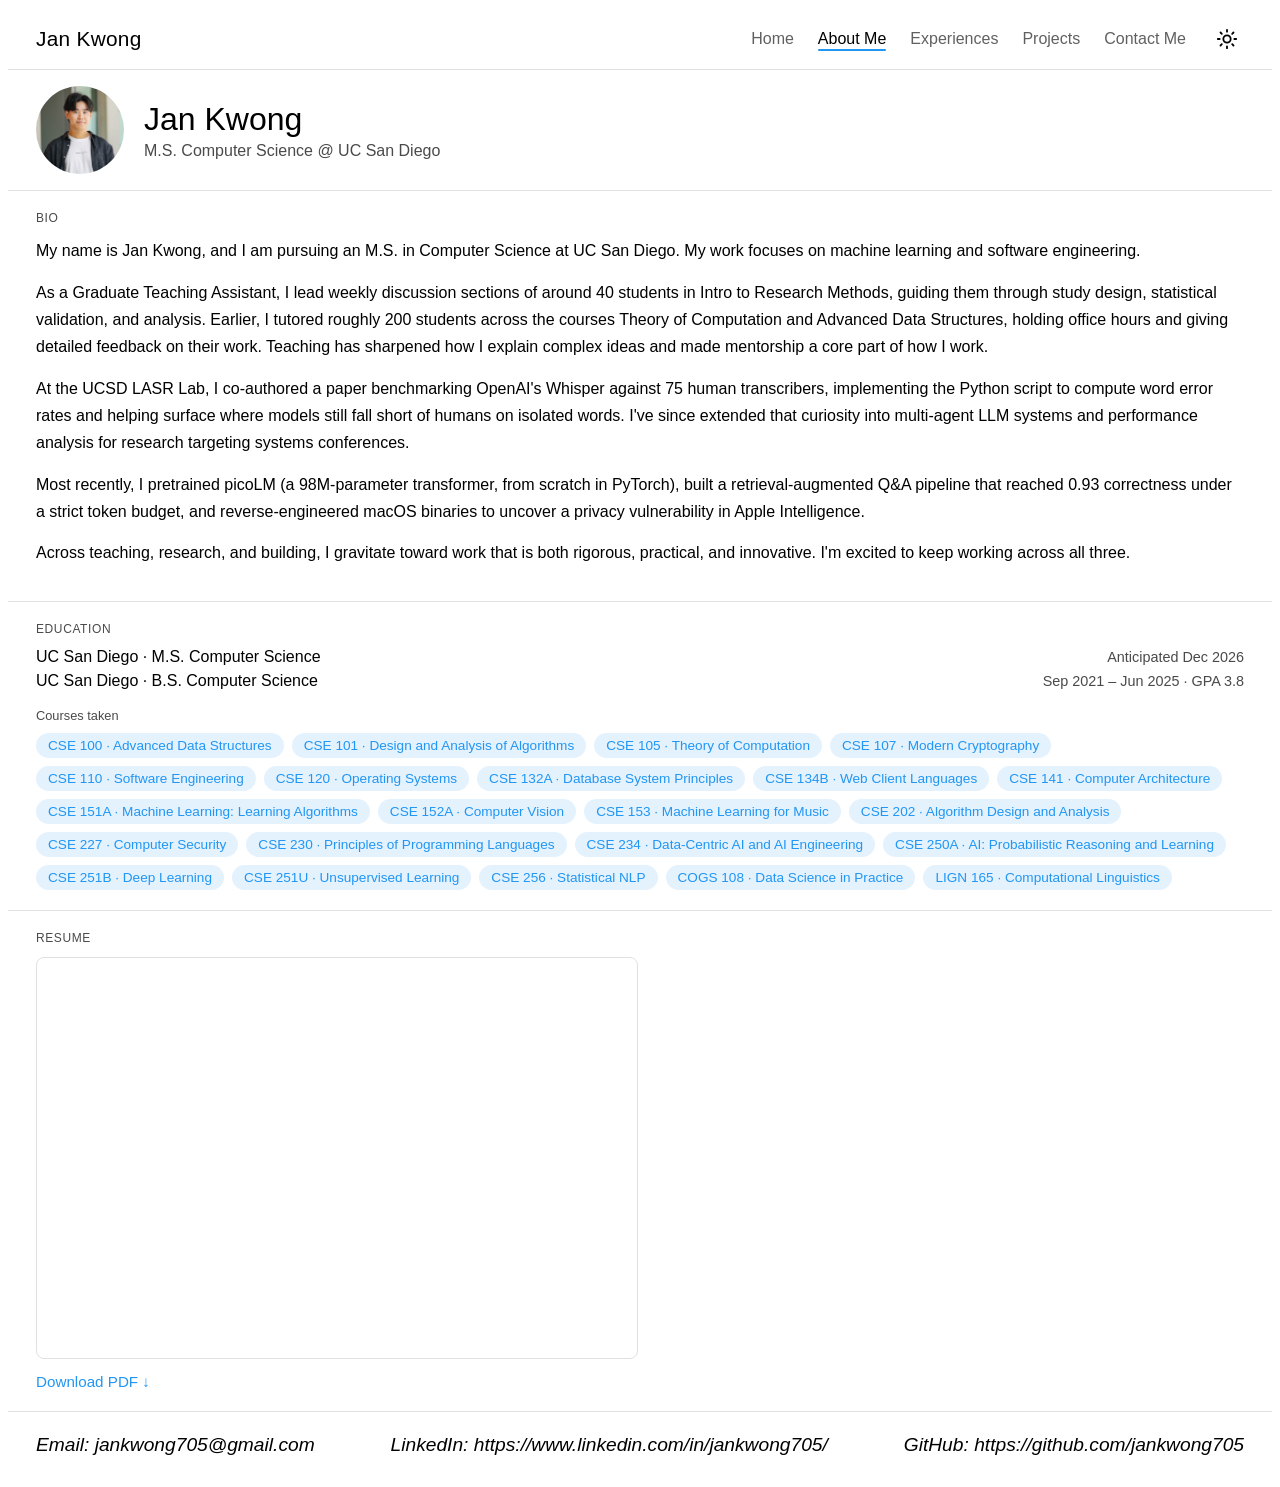
==== commit faed68b5: "Updated About UI" ====
--- a/about.html
+++ b/about.html
@@ -21,69 +21,65 @@
         <strong><em>JavaScript is <del>enabled</del> <ins>disabled</ins> in your browser. Please enable it for the full functionality.</em></strong>
     </noscript>
     <site-header></site-header>
-    <main>
-        <hgroup id="about-header" class="page-header">
-            <h1>About me</h1>
-        </hgroup>
-        <section id="bio">
+    <main class="about-page">
+        <header class="about-hero">
+            <img src="img/headshot.png" alt="Jan's Profile Picture" id="jan-pic">
+            <hgroup>
+                <h1>Jan Kwong</h1>
+                <p class="hero-tagline">M.S. Computer Science @ UC San Diego</p>
+            </hgroup>
+        </header>
+
+        <section id="bio" class="about-section">
+            <div class="section-label">Bio</div>
             <bio>
-                <h2>Bio:</h2>
-                <p>My name is Jan Kwong. 
-                    I am pursuing an M.S. in Computer Science at UC San Diego. 
-                    I have a passion for software engineering and higher education research. 
-                    While I was an Undergraduate Research Assistant at the UCSD LASR Lab, I participated in a project on automatic speech recognition models (ASR). 
-                    I was also a computer science tutor at my school for the course of Theory of Computation.</p> 
+                <p>My name is Jan Kwong, and I am pursuing an M.S. in Computer Science at UC San Diego.
+                    My work focuses on machine learning and software engineering.</p>
 
-                <p>In my research assistant role, I read and analyzed papers on different ASR models, 
-                    such as Whisper, an ASR model by Open-AI, 
-                    and implemented Python scripts that automate the computation of word error rate of the recognized speech output. 
-                    Through this project, we've discovered that humans outperform AI models on isolated words, 
-                    suggesting potential limitations in models’ training data or acoustic context requirements.</p> 
+                <p>As a Graduate Teaching Assistant, I lead weekly discussion sections of around 40 students in Intro to Research Methods,
+                    guiding them through study design, statistical validation, and analysis.
+                    Earlier, I tutored roughly 200 students across the courses Theory of Computation and Advanced Data Structures,
+                    holding office hours and giving detailed feedback on their work.
+                    Teaching has sharpened how I explain complex ideas and made mentorship a core part of how I work.</p>
 
-                <p>In my computer science tutor role, 
-                    I held weekly office hours for students, explained course concepts patiently, 
-                    and discussed concerns with the instructor. 
-                    I also graded homework and exams from students, giving them insightful and useful feedback.</p> 
+                <p>At the UCSD LASR Lab, I co-authored a paper benchmarking OpenAI's Whisper against 75 human transcribers,
+                    implementing the Python script to compute word error rates and helping surface where models still fall short of humans on isolated words.
+                    I've since extended that curiosity into multi-agent LLM systems and performance analysis for research targeting systems conferences.</p>
 
-                <p>I enjoy working with students and researchers who share my interest in learning and innovation. 
-                    I value diversity, collaboration, and feedback, and I believe that I can bring unique perspectives and experiences to the team.</p>
-                
+                <p>Most recently, I pretrained picoLM (a 98M-parameter transformer, from scratch in PyTorch),
+                    built a retrieval-augmented Q&amp;A pipeline that reached 0.93 correctness under a strict token budget,
+                    and reverse-engineered macOS binaries to uncover a privacy vulnerability in Apple Intelligence.</p>
+
+                <p>Across teaching, research, and building, I gravitate toward work that is both rigorous, practical, and innovative.
+                    I'm excited to keep working across all three.
+                </p>
             </bio>
-            <figure>
-                <img src="img/headshot.png" alt="Jan's Profile Picture" id="jan-pic">
-            </figure>
         </section>
 
-        <section id="education">
-            <edu>
-                <h2 id="edu-head">Education:</h2>
-                <div style="font-size: larger;"><b>UC San Diego</b></div>
-                <div>M.S. Computer Science (Anticipated Jun 2026)</div>
-                <div>B.S. Computer Science (Sep 2021 - Jun 2025)</div>
-                <div>GPA: 3.8</div>
-            </edu>
-            <br>
+        <section id="education" class="about-section">
+            <div class="section-label">Education</div>
+            <div class="edu-list">
+                <div class="edu-row">
+                    <span class="degree">UC San Diego · M.S. Computer Science</span>
+                    <span class="when">Anticipated Dec 2026</span>
+                </div>
+                <div class="edu-row">
+                    <span class="degree">UC San Diego · B.S. Computer Science</span>
+                    <span class="when">Sep 2021 – Jun 2025 · GPA 3.8</span>
+                </div>
+            </div>
+            <div class="section-sublabel">Courses taken</div>
             <!-- Script for loading courses -->
             <script src="script/loadCourses.js" type="module"></script>
-            <table border="1" id="courses">
-                <caption id="course-table-title"><b>Courses Taken</b></caption>
-                
-                <colgroup>
-                    <col>
-                    <col>
-                </colgroup>
-
-                <tr>
-                    <th>Course</th>
-                    <th>Title</th>
-                </tr>
-                <!-- Courses will be dynamically added here through JavaScript -->
-            </table>
+            <div id="courses" class="course-chips">
+                <!-- Course chips are added dynamically through JavaScript -->
+            </div>
         </section>
 
-        <section id="resume">
-            <h2>Resume:</h2>
-            <iframe src="resume/resume.pdf" width="600" height="400"></iframe>
+        <section id="resume" class="about-section">
+            <div class="section-label">Resume</div>
+            <iframe src="resume/resume.pdf" width="600" height="400" title="Jan Kwong's resume"></iframe>
+            <p class="resume-download"><a href="resume/resume.pdf" download>Download PDF ↓</a></p>
         </section>
     </main>
     <site-footer></site-footer>
--- a/style/styles.css
+++ b/style/styles.css
@@ -6,17 +6,21 @@
     --input-color: color-mix(in display-p3, white 60%, black 40%);
     --dark-mode: #141535be;
     --light-mode: #2196F3;
-    --card-bg: var(--frame-color);
-    --card-border: #021218;
     --card-text: #333;
+    --muted: #4a4a4a;
+    --hairline: rgba(0, 0, 0, 0.12);
+    --card-hover: rgba(0, 0, 0, 0.03);
+    --danger: #d64545;
     --side-pad: 1.75rem;
    }
 
 /* Dark theme: override the variables above; every consumer updates for free. */
 body.dark-mode {
-    --card-bg: #242b60;
-    --card-border: #62787f;
     --card-text: #ffffff;
+    --muted: #9aa0bd;
+    --hairline: rgba(255, 255, 255, 0.14);
+    --card-hover: rgba(255, 255, 255, 0.05);
+    --danger: #ff6b6b;
 }
    
 * {
@@ -45,6 +49,9 @@
         max-height: 60vh !important;
         max-width: 70vw !important;
     }
+    #resume iframe {
+        margin: 0 auto;
+    }
     #food-pic {
         flex-direction: column !important;
         align-items: center !important; 
@@ -65,10 +72,6 @@
     video:not(:hover), img:not(:hover), #msg-button:not(:hover), info-card:not(:hover){
         transition: none !important;
         transform: none !important;
-    }
-    #send-msg-part {
-        font-variant: small-caps;
-        font-size: xx-large !important;
     }
     .contact-label {
         font-size: large !important;
@@ -100,10 +103,6 @@
         max-height: 60dvh;
         max-width: 70dvw;
     }
-    #send-msg-part {
-        font-variant: small-caps;
-        font-size: xx-large !important;
-    }
     .contact-label {
         font-size: large !important;
     }
@@ -147,13 +146,9 @@
     width: 100%;
     height: 0;
     border: none;
-    border-top: 1px solid rgba(0, 0, 0, 0.12);
+    border-top: 1px solid var(--hairline);
     margin: 0;
     transition: border-color 0.5s ease-in-out;
-}
-
-body.dark-mode hr {
-    border-top-color: rgba(255, 255, 255, 0.14);
 }
 h1, h2 {
     font-weight: 500;
@@ -193,11 +188,7 @@
     transition: transform 0.5s ease-in-out;
     transform: scale(1.1);
 }
-info-card:hover {
-    transition: transform 0.5s ease-in-out !important;
-    transform: scale(1.01);
-}
-video:not(:hover), img:not(:hover), #msg-button:not(:hover), info-card:not(:hover) {
+video:not(:hover), img:not(:hover), #msg-button:not(:hover) {
     transition: transform 0.5s ease-in-out !important;
     transform: scale(1);
 }
@@ -227,7 +218,7 @@
     flex-wrap: wrap;
     padding: 0.85rem var(--side-pad);
     background-color: var(--frame-color);
-    border-bottom: 1px solid rgba(0, 0, 0, 0.12);
+    border-bottom: 1px solid var(--hairline);
     animation: fade 1.5s ease-in-out;
     transition: background-color 0.5s ease-in-out, border-color 0.5s ease-in-out;
 }
@@ -347,7 +338,6 @@
 /* Sticky bar needs a solid, mode-aware background so content scrolls under it. */
 body.dark-mode .site-nav {
     background-color: #151728;
-    border-bottom-color: rgba(255, 255, 255, 0.14);
 }
 
 body.dark-mode a {
@@ -355,52 +345,143 @@
 }
 
 /* Sections */
-#home, #bio, #education {
+#home {
     display: flex;
     padding: var(--standard-gap, 1rem);
     animation: fade 1.5s ease-out;
 }
 
-/* Home page blurb and Bio */
+/* Home page blurb */
 welcome-text {
     font-size: x-large;
 }
 
-#home, #bio {
+#home {
     justify-content: space-evenly;
-    align-items: center; 
-    text-align: left; 
-    flex-wrap: wrap;
-}
-
-bio {
-    flex: 1;
-}
-
-/* Education */
-#education {
-    align-items: flex-start;
+    align-items: center;
+    text-align: left;
+    flex-wrap: wrap;
+}
+
+/* ---- About page ---- */
+.about-page {
+    width: 100%;
+    text-align: left;
+}
+
+.about-hero {
+    display: flex;
+    align-items: center;
+    gap: 1.25rem;
+    flex-wrap: wrap;
+    padding: var(--standard-gap) var(--side-pad);
+    animation: fade 1.5s ease-in-out;
+}
+
+.about-hero #jan-pic {
+    width: 88px;
+    height: 88px;
+    border-radius: 50%;
+    object-fit: cover;
+    flex-shrink: 0;
+}
+
+.about-hero h1 {
+    margin: 0;
+}
+
+.hero-tagline {
+    margin: 0.25rem 0 0;
+    color: var(--muted);
+    font-weight: 300;
+}
+
+.about-section {
+    padding: 1.25rem var(--side-pad);
+    border-top: 1px solid var(--hairline);
+    animation: fade 1.5s ease-in-out;
+}
+
+.section-label {
+    font-size: 0.75rem;
+    letter-spacing: 0.6px;
+    text-transform: uppercase;
+    color: var(--muted);
+    margin-bottom: 0.75rem;
+}
+
+.section-sublabel {
+    font-size: 0.8rem;
+    color: var(--muted);
+    margin: 1.1rem 0 0.6rem;
+}
+
+#bio bio p {
+    line-height: 1.7;
+    margin: 0 0 0.9rem;
+}
+
+.edu-list {
+    display: flex;
+    flex-direction: column;
+    gap: 0.4rem;
+}
+
+.edu-row {
+    display: flex;
     justify-content: space-between;
-}
-
-edu {
-    flex: 1; 
-    max-width: 40vw;
-}
-
-#courses {
-    flex: 1; 
-    max-width: 50vw;
-}
-
-#courses th, #courses td {
-    padding: 5px;
-    text-align: center;
-    border: 1px solid black;
+    align-items: baseline;
+    gap: 1rem;
+    flex-wrap: wrap;
+}
+
+.edu-row .degree {
+    font-weight: 500;
+}
+
+.edu-row .when {
+    color: var(--muted);
+    font-size: 0.9rem;
+}
+
+.course-chips {
+    display: flex;
+    flex-wrap: wrap;
+    gap: 8px;
+}
+
+.course-chip {
+    background: color-mix(in srgb, var(--light-mode) 12%, transparent);
+    color: var(--light-mode);
+    font-size: 0.85rem;
+    padding: 5px 12px;
+    border-radius: 20px;
+}
+
+#resume iframe {
+    display: block;
+    width: 600px;
+    max-width: 100%;
+    height: 400px;
+    border: 1px solid var(--hairline);
+    border-radius: 8px;
+}
+
+.resume-download {
+    margin: 0.9rem 0 0;
+}
+
+.resume-download a {
+    color: var(--light-mode);
+    font-size: 0.95rem;
+}
+
+body.dark-mode .resume-download a {
+    color: var(--light-mode) !important;
 }
 
 /* Pictures of hobbies */
-#resume, #hobbies {
+#hobbies {
     padding: var(--standard-gap, 1rem);
 }
 
@@ -414,27 +495,98 @@
     text-align: center;
 }
 
-/* Experiences */
-
-info-card:has(h3) {
+/* Experiences & Projects — flat, hairline-separated list (matches the header) */
+#card-container {
+    border-bottom: 1px solid var(--hairline);
+    overflow-x: clip;
+}
+
+info-card {
+    display: block;
+    position: relative;
+    padding: 1.4rem var(--side-pad);
+    border-top: 1px solid var(--hairline);
+    text-align: left;
     animation: fade 1.5s ease-in-out;
-    transition: background-color 0.5s ease-in-out;
+    transition: background-color 0.2s ease, transform 0.2s ease;
+}
+
+info-card:hover {
+    background-color: var(--card-hover);
+    transform: scale(1.01);
+    z-index: 1;
+}
+
+.card-title {
+    font-size: 1.15rem;
+    font-weight: 500;
+    margin: 0 0 0.3rem;
+    transition: color 0.2s ease;
+}
+
+.card-meta {
+    font-size: 0.9rem;
+    color: var(--muted);
+    margin: 0 0 0.7rem;
+}
+
+.card-employer,
+.card-link {
+    color: var(--light-mode);
+}
+
+body.dark-mode .card-employer,
+body.dark-mode .card-link {
+    color: var(--light-mode) !important;
+}
+
+/* Details disclosure with a rotating chevron in the accent color */
+.card-details summary {
+    list-style: none;
+    width: fit-content;
+    cursor: pointer;
+    user-select: none;
+    font-size: 0.95rem;
+    color: var(--light-mode);
+}
+
+.card-details summary::-webkit-details-marker {
+    display: none;
+}
+
+.card-details summary::before {
+    content: "\203A";
+    display: inline-block;
+    margin-right: 8px;
+    font-weight: 700;
+    transition: transform 0.2s ease;
+}
+
+.card-details[open] summary::before {
+    transform: rotate(90deg);
+}
+
+.card-details ul {
+    margin: 0.75rem 0 0;
+    padding-left: 1.2rem;
+    line-height: 1.6;
+    color: var(--card-text);
+}
+
+.card-link {
+    display: inline-block;
+    margin-top: 0.75rem;
+    font-size: 0.95rem;
+    word-break: break-word;
+}
+
+.card-pic {
     display: block;
-    padding: var(--standard-gap, 1rem);
-    margin: 10px;
-    background-color: var(--card-bg);
-    border: 2px solid var(--card-border);
-    border-radius: 3px;
-    text-align: left;
-    color: var(--card-text);
-    font-size: 1.2em;
-}
-
-.card-pic {
     max-width: 450px;
     max-height: 300px;
     height: auto;
-    border-radius: 4px;
+    border-radius: 8px;
+    margin-top: 0.9rem;
 }
 
 img.card-pic:hover {
@@ -442,49 +594,99 @@
     transform: none !important;
 }
 
-/* Contact */
+/* Contact — flat form with underline fields (matches the header/cards) */
 #contact {
     animation: fade 1.5s ease-in-out;
-    padding: var(--standard-gap);
-}
-
-#send-msg-part {
-    font-variant: small-caps;
-    font-size: x-large;
-}
-
-.contact-lebel {
-    padding: var(--standard-gap);
+    padding: var(--standard-gap) var(--side-pad);
+}
+
+.contact-form fieldset {
+    border: none;
+    margin: 0;
+    padding: 0;
+    display: flex;
+    flex-direction: column;
+    gap: 1.25rem;
+    max-width: 460px;
+}
+
+.field {
+    display: flex;
+    flex-direction: column;
+    gap: 6px;
+}
+
+.contact-label {
+    font-size: 0.85rem;
+    color: var(--muted);
+    transition: color 0.2s ease;
+}
+
+.field:focus-within .contact-label {
+    color: var(--light-mode);
 }
 
 .contact-field {
-    width: 80dvw;                  
-    padding: 5px 3px;           
-    border: 2px solid var(--input-color);      
-    border-radius: 3px;         
-    font-size: 16px;            
+    width: 100%;
+    border: none;
+    border-bottom: 1px solid var(--hairline);
+    border-radius: 0;
+    background: transparent;
+    padding: 6px 2px;
+    font-size: 1rem;
+    color: inherit;
+    transition: border-color 0.2s ease;
+}
+
+.contact-field:focus {
+    outline: none;
+    border-bottom: 2px solid var(--light-mode);
+}
+
+textarea.contact-field {
+    resize: vertical;
 }
 
 .contact-field:user-invalid {
-    background-color: rgb(243, 199, 199);
+    border-bottom-color: var(--danger);
+}
+
+.char-counter {
+    display: flex;
+    justify-content: flex-end;
+    align-items: center;
+    gap: 4px;
+    font-size: 0.75rem;
+    color: var(--muted);
 }
 
 .error-message, .info {
     font-size: small;
 }
 
+.error-message {
+    color: var(--danger);
+    font-weight: 500;
+}
+
 #full-char {
-    color: red;
+    color: var(--danger);
     font-weight: bold;
 }
 
-#msg-button, #contact-back {
-    display: block;
-    padding: 8px 20px;
-    border: 2px solid;
-    border-radius: 3px;
-    text-align: center;
-    background-color: var(--button-color);
-    font-size: 15px;
-    font-weight: 300;
-}
+#msg-button {
+    align-self: flex-start;
+    padding: 9px 24px;
+    border: none;
+    border-radius: 4px;
+    background-color: var(--light-mode);
+    color: #fff;
+    font-size: 0.95rem;
+    font-weight: 500;
+    cursor: pointer;
+    transition: filter 0.2s ease;
+}
+
+#msg-button:hover {
+    filter: brightness(0.92);
+}
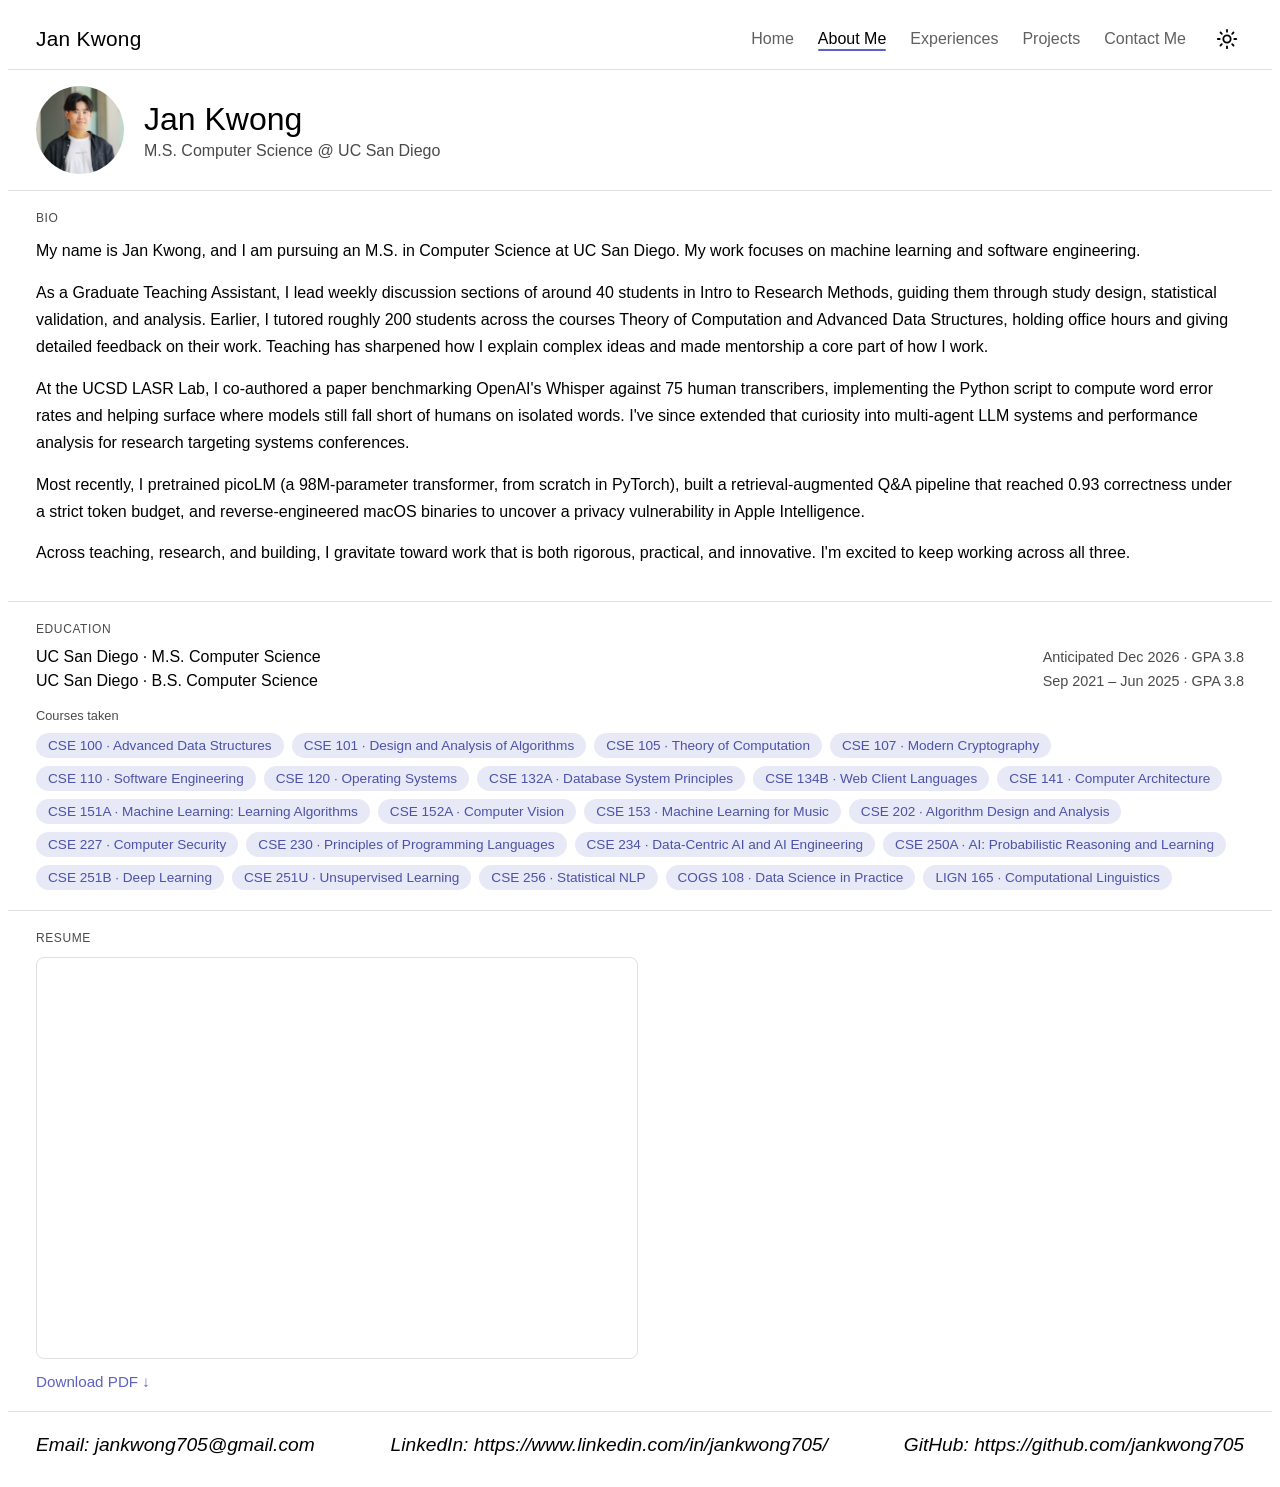
==== commit e6a6629b: "Updated gpa" ====
--- a/about.html
+++ b/about.html
@@ -61,7 +61,7 @@
             <div class="edu-list">
                 <div class="edu-row">
                     <span class="degree">UC San Diego · M.S. Computer Science</span>
-                    <span class="when">Anticipated Dec 2026</span>
+                    <span class="when">Anticipated Dec 2026 · GPA 3.8</span>
                 </div>
                 <div class="edu-row">
                     <span class="degree">UC San Diego · B.S. Computer Science</span>
--- a/style/styles.css
+++ b/style/styles.css
@@ -5,7 +5,9 @@
     --button-color: color-mix(in display-p3, white 90%, black 10%);
     --input-color: color-mix(in display-p3, white 60%, black 40%);
     --dark-mode: #141535be;
-    --light-mode: #2196F3;
+    --light-mode: #5c62c4;
+    --accent-btn: #5c62c4;
+    --accent-chip-text: #4c52a8;
     --card-text: #333;
     --muted: #4a4a4a;
     --hairline: rgba(0, 0, 0, 0.12);
@@ -21,6 +23,9 @@
     --hairline: rgba(255, 255, 255, 0.14);
     --card-hover: rgba(255, 255, 255, 0.05);
     --danger: #ff6b6b;
+    --light-mode: #8b90e8;
+    --accent-btn: #6f74d8;
+    --accent-chip-text: #a9adf0;
 }
    
 * {
@@ -51,6 +56,13 @@
     }
     #resume iframe {
         margin: 0 auto;
+    }
+    .hero-social, .hero-cta {
+        justify-content: center;
+    }
+    .hero-intro {
+        margin-left: auto;
+        margin-right: auto;
     }
     #food-pic {
         flex-direction: column !important;
@@ -357,10 +369,86 @@
 }
 
 #home {
-    justify-content: space-evenly;
-    align-items: center;
-    text-align: left;
-    flex-wrap: wrap;
+    justify-content: center;
+    align-items: center;
+    text-align: center;
+    flex-wrap: wrap;
+    gap: 2.5rem;
+    min-height: 72vh;
+    padding-top: 3.5rem;
+    padding-bottom: 2rem;
+}
+
+.hero-title {
+    font-size: clamp(2.5rem, 8vw, 70px);
+    line-height: 1.1;
+    margin: 0;
+}
+
+.hero-intro {
+    font-size: 1.05rem;
+    line-height: 1.7;
+    max-width: 34rem;
+    margin: 1rem auto 0;
+}
+
+.hero-social {
+    display: flex;
+    justify-content: center;
+    gap: 14px;
+    margin-top: 1.1rem;
+}
+
+.hero-social a {
+    display: inline-flex;
+    color: var(--muted);
+    transition: color 0.2s ease;
+}
+
+.hero-social a:hover {
+    color: var(--light-mode) !important;
+}
+
+.hero-social svg {
+    width: 22px;
+    height: 22px;
+}
+
+.hero-cta {
+    display: flex;
+    justify-content: center;
+    gap: 10px;
+    margin-top: 1.5rem;
+    flex-wrap: wrap;
+}
+
+.btn {
+    display: inline-flex;
+    align-items: center;
+    gap: 6px;
+    padding: 9px 18px;
+    border-radius: 4px;
+    font-size: 0.95rem;
+    font-weight: 500;
+    transition: filter 0.2s ease, background-color 0.2s ease;
+}
+
+.btn-primary {
+    background-color: var(--accent-btn);
+    color: #fff !important;
+}
+
+.btn-primary:hover {
+    filter: brightness(0.92);
+}
+
+.btn-secondary {
+    border: 1px solid var(--hairline);
+    color: inherit;
+}
+
+.btn-secondary:hover {
+    background-color: var(--card-hover);
 }
 
 /* ---- About page ---- */
@@ -451,8 +539,8 @@
 }
 
 .course-chip {
-    background: color-mix(in srgb, var(--light-mode) 12%, transparent);
-    color: var(--light-mode);
+    background: color-mix(in srgb, var(--light-mode) 14%, transparent);
+    color: var(--accent-chip-text);
     font-size: 0.85rem;
     padding: 5px 12px;
     border-radius: 20px;
@@ -679,7 +767,7 @@
     padding: 9px 24px;
     border: none;
     border-radius: 4px;
-    background-color: var(--light-mode);
+    background-color: var(--accent-btn);
     color: #fff;
     font-size: 0.95rem;
     font-weight: 500;
